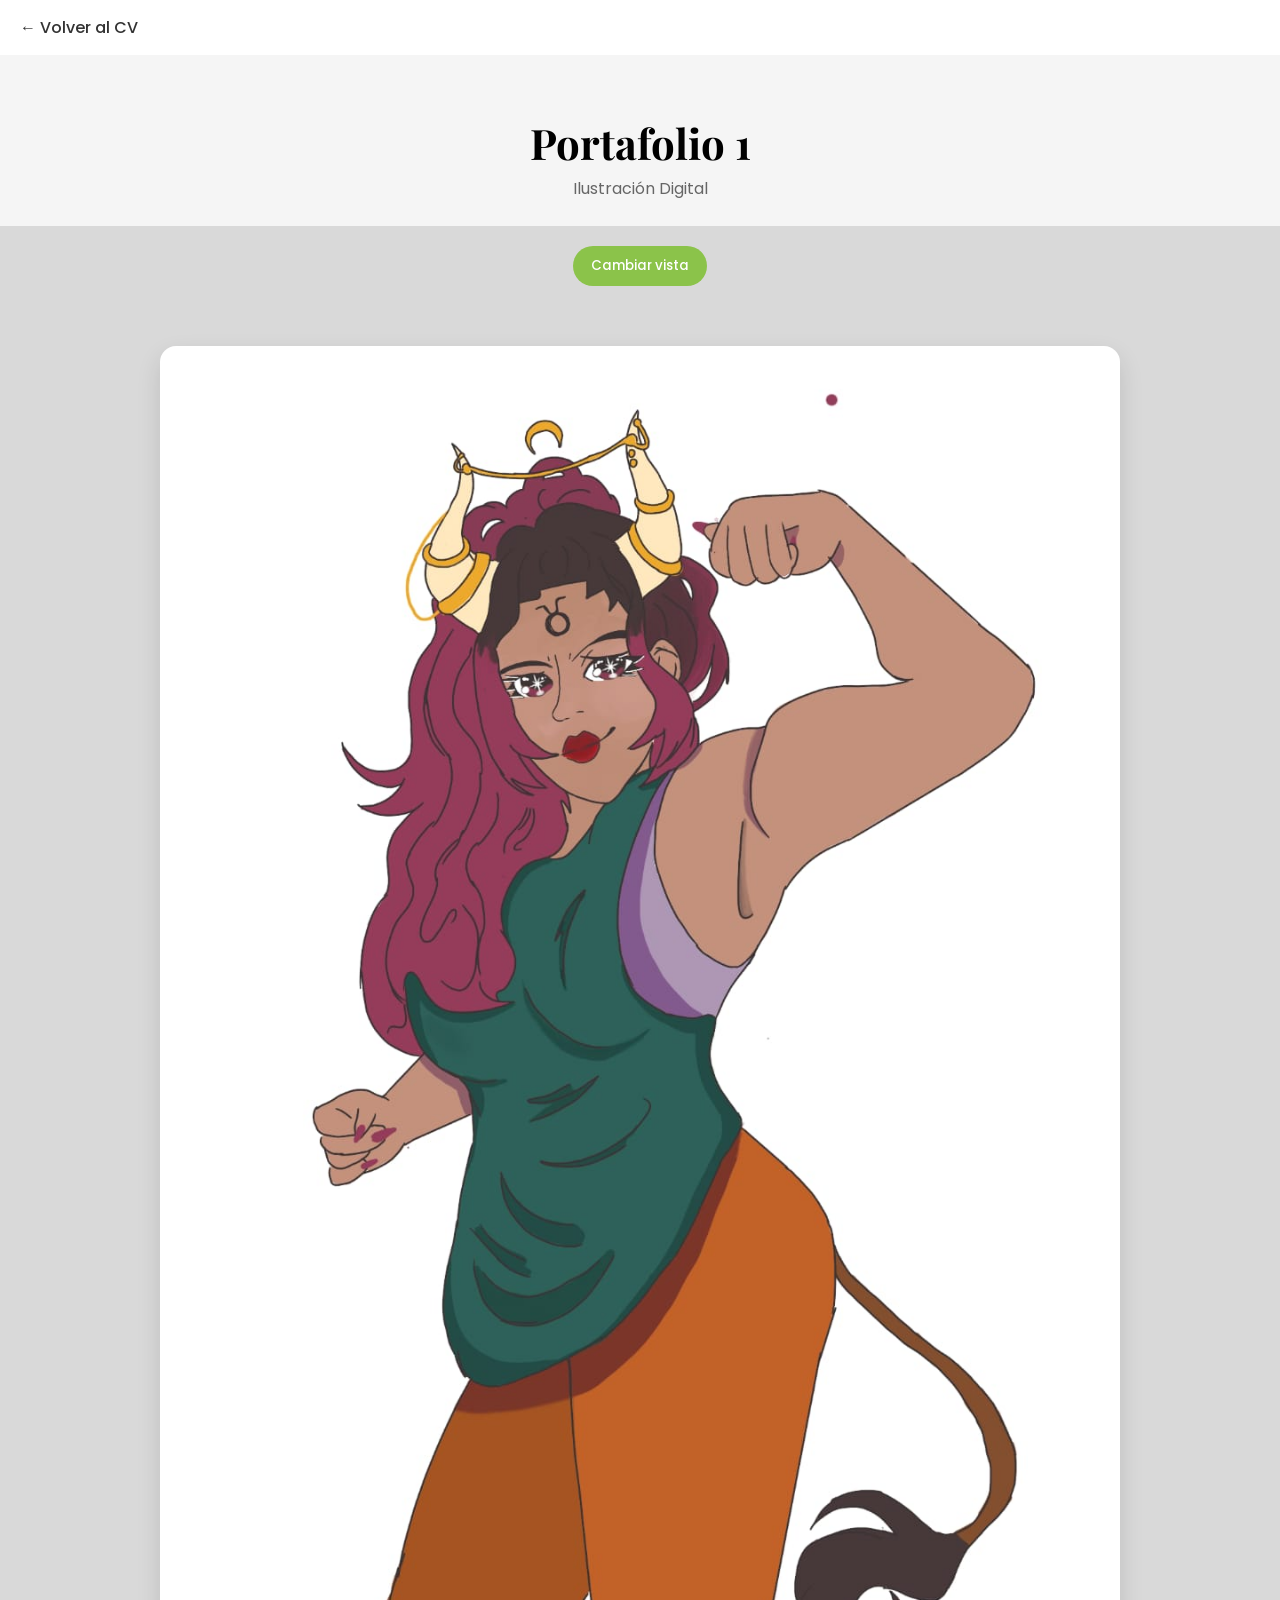
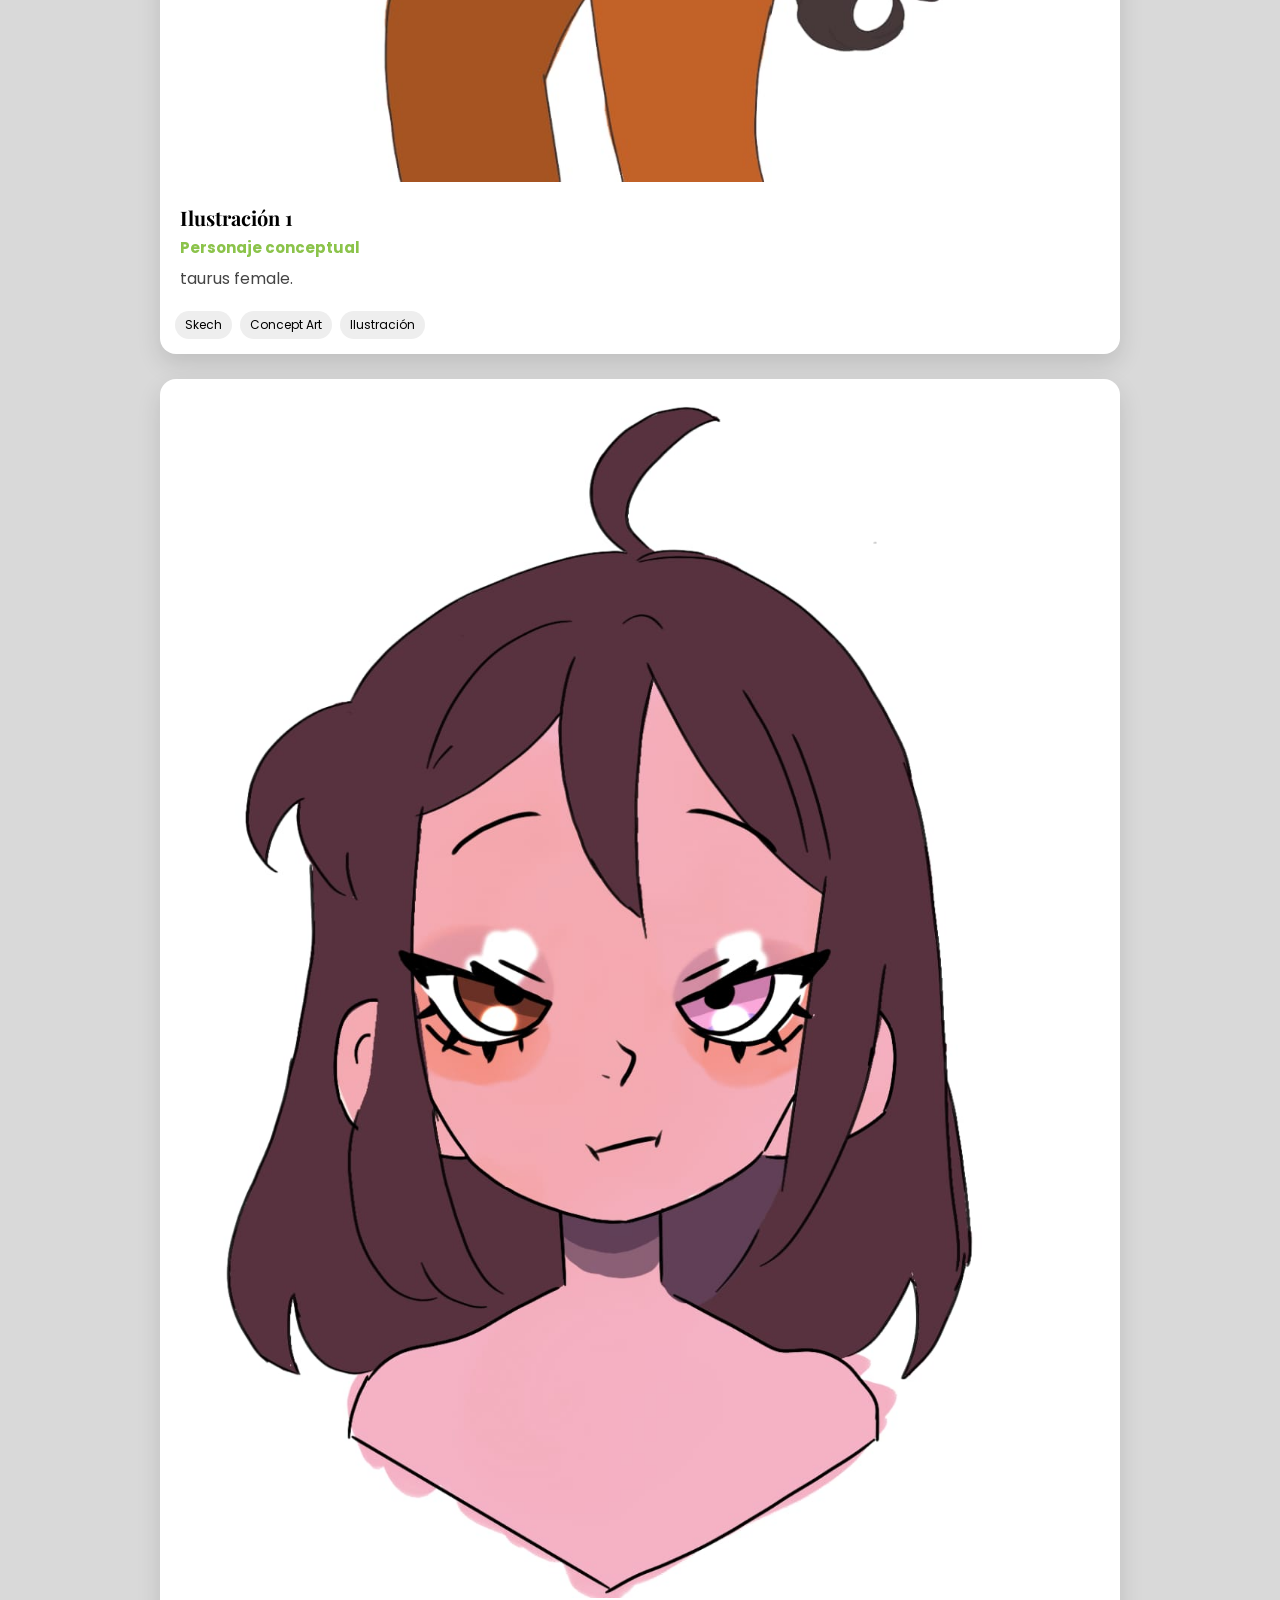
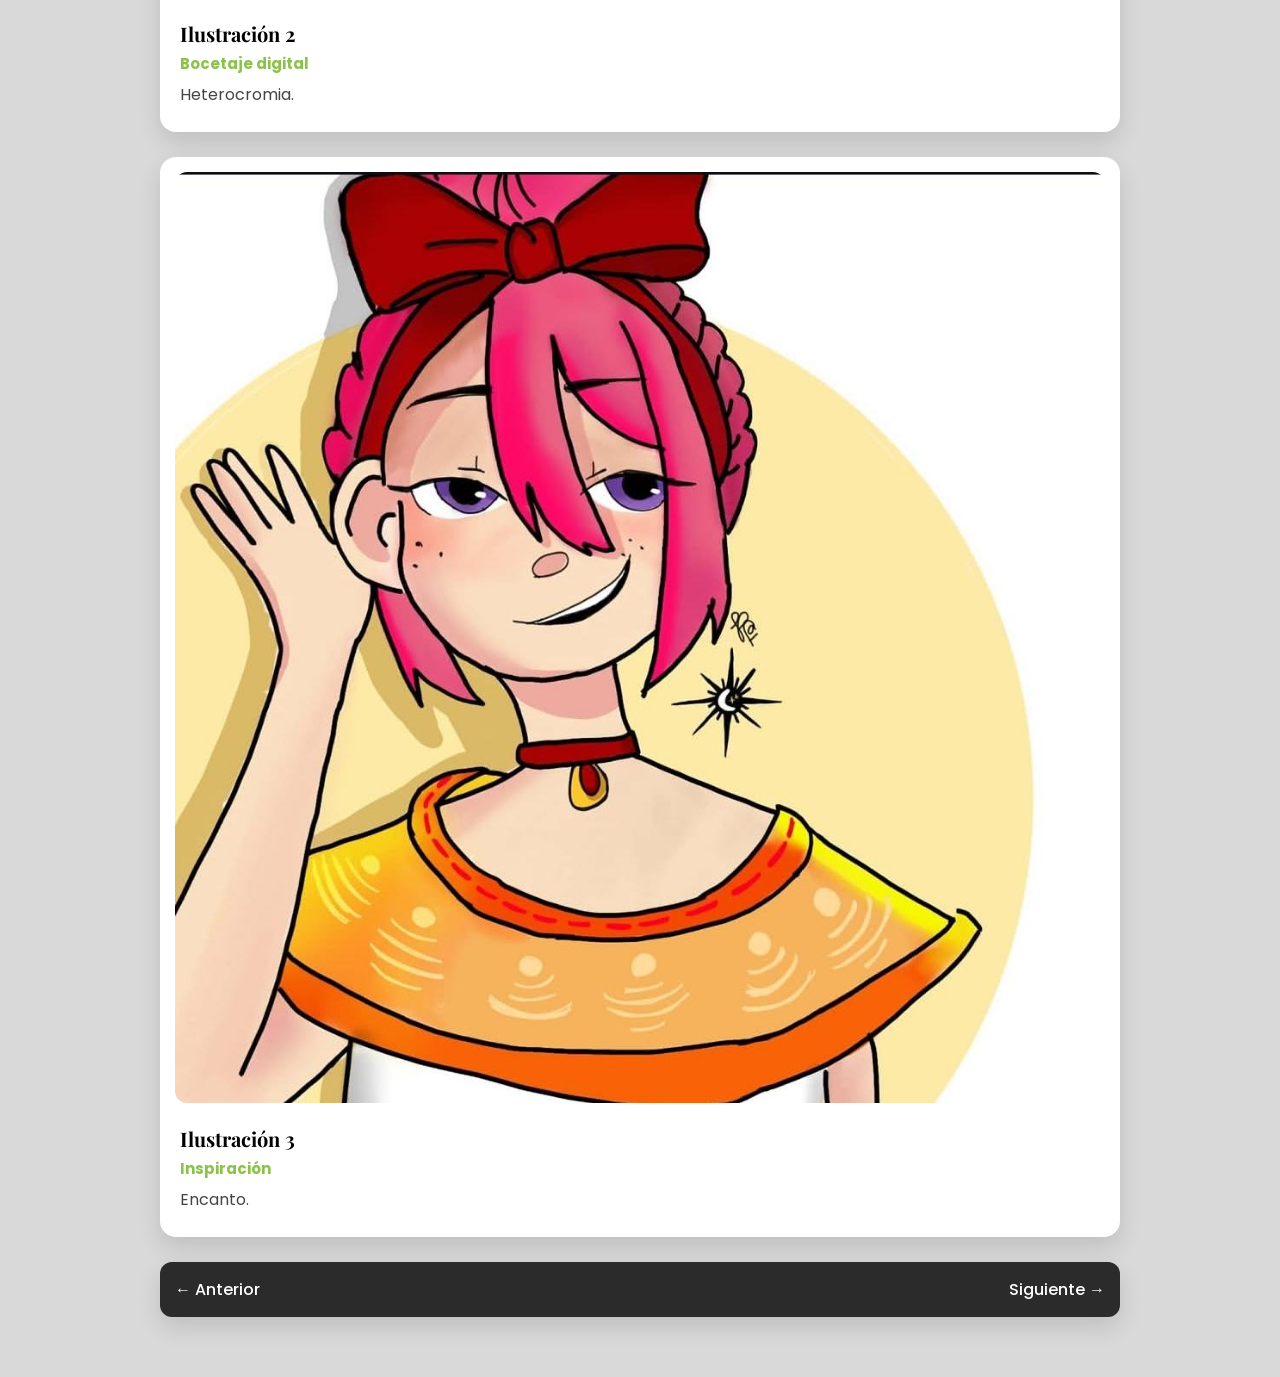
==== 02-maquetacion-cv/portafolios/Portafolio1.html @ 9292f70f "Eliminando archivos innecesarios del video" ====
<!DOCTYPE html>
<html lang="es">
<head>
<meta charset="UTF-8">
<meta name="viewport" content="width=device-width, initial-scale=1.0">

<title>Portafolio 1</title>

<link href="https://fonts.googleapis.com/css2?family=Poppins:wght@300;400;500;600;700&family=Playfair+Display:wght@500;700&display=swap" rel="stylesheet">

<link rel="stylesheet" href="../styles.css">
</head>

<body>

<!-- NAVBAR -->
<div class="navbar">
<a href="../index.html">← Volver al CV</a>
</div>

<!-- TÍTULO -->
<header class="project-hero">
<h1>Portafolio 1</h1>
<p>Ilustración Digital</p>
</header>

<!-- BOTÓN CAMBIO DE VISTA -->
<div class="view-toggle">
    <button onclick="toggleView()">Cambiar vista</button>
</div>

<!-- CONTENIDO -->
<section class="project-container">

<!-- EVIDENCIA 1 -->
<div class="project-card">
<img src="../Img/preview1.jpg" class="project-image">
<div class="project-info">
<h2>Ilustración 1</h2>
<h3>Personaje conceptual</h3>
<p>taurus female.</p>
</div>

<div class="tags">
<span>Skech</span>
<span>Concept Art</span>
<span>Ilustración</span>
</div>
</div>

<!-- EVIDENCIA 2 -->
<div class="project-card">
<img src="../Img/proyecto1b.jpg" class="project-image">
<div class="project-info">
<h2>Ilustración 2</h2>
<h3>Bocetaje digital</h3>
<p>Heterocromia.</p>
</div>
</div>

<!-- EVIDENCIA 3 -->
<div class="project-card">
<img src="../Img/proyecto1c.jpg" class="project-image">
<div class="project-info">
<h2>Ilustración 3</h2>
<h3>Inspiración</h3>
<p>Encanto.</p>
</div>
</div>

<!-- NAVEGACIÓN -->
<div class="project-card nav-box">
<a href="portafolio5.html">← Anterior</a>
<a href="portafolio2.html">Siguiente →</a>
</div>

</section>

<!-- SCRIPT CAMBIO DE VISTA -->
<script>
function toggleView(){
    document.querySelector('.project-container')
    .classList.toggle('horizontal');
}
</script>

</body>
</html>
---- 02-maquetacion-cv/styles.css ----
/* RESET */
*{
margin:0;
padding:0;
box-sizing:border-box;
font-family:'Poppins', sans-serif;
}

body{
background:#d9d9d9;
}

/* ===================== */
/* TOP */
/* ===================== */
.top{
background:url("img/paper.jpg") center/cover;
text-align:center;
padding:90px 20px;
border-bottom:2px solid rgba(0,0,0,0.1);
}

.top h1{
font-family:'Playfair Display', serif;
font-size:62px;
letter-spacing:6px;
font-weight:700;
}

.top p{
margin-top:10px;
color:#555;
font-weight:400;
}

/* ===================== */
/* HERO (FRANJA NEGRA GRANDE) */
/* ===================== */
.hero{
background:#2b2b2b;
color:white;
padding:140px 20px;
display:flex;
justify-content:center;
}

.hero-container{
display:flex;
gap:70px;
align-items:center;
flex-wrap:wrap;
justify-content:center;
}

/* ===================== */
/* STACK DE FOTOS (RESTORED) */
/* ===================== */
.photo-stack{
position:relative;
width:260px;
height:340px;
}

/* FOTO BASE */
.photo{
background:white;
padding:15px 15px 45px;
width:260px;
box-shadow:0 15px 35px rgba(0,0,0,0.5);
position:absolute;
top:0;
left:0;
transition:0.6s ease;
}

.photo img{
width:100%;
display:block;
}

/* PRINCIPAL */
.main{
transform:rotate(-6deg);
z-index:10;
}

/* CINTA */
.main .tape{
width:90px;
height:28px;
background:rgba(216,195,165,0.9);
position:absolute;
top:-15px;
left:50%;
transform:translateX(-50%) rotate(-8deg);
border-radius:3px;
}

/* EXTRAS OCULTAS */
.extra{
opacity:0;
pointer-events:none;
}

/* ===================== */
/* HOVER ANIMATION */
/* ===================== */

.photo-stack:hover .extra1{
transform:translateX(-220px) translateY(-180px) scale(0.72);
opacity:1;
z-index:3;
}

.photo-stack:hover .extra2{
transform:translateX(-380px) translateY(0px) scale(0.72);
opacity:1;
z-index:2;
}

.photo-stack:hover .extra3{
transform:translateX(-220px) translateY(180px) scale(0.72);
opacity:1;
z-index:1;
}

.photo-stack:hover .main{
transform:rotate(0deg) scale(1.03);
}

/* ===================== */
/* INFO */
/* ===================== */
.info{
max-width:420px;
}

.info h2{
font-family:'Playfair Display', serif;
font-size:54px;
font-weight:700;
}

.info h3{
color:#8bc34a;
margin-bottom:15px;
font-weight:600;
}

.info p{
line-height:1.6;
margin-bottom:10px;
font-weight:300;
}

.contact{
margin-top:15px;
opacity:0.9;
font-weight:400;
}

/* ===================== */
/* BOTÓN PORTAFOLIO */
/* ===================== */
.btn-portafolio{
margin-top:25px;
}

.btn-portafolio a{
display:inline-block;
padding:12px 28px;
background:#8bc34a;
color:white;
text-decoration:none;
border-radius:25px;
font-weight:500;
transition:0.3s ease;
box-shadow:0 5px 15px rgba(0,0,0,0.2);
}

.btn-portafolio a:hover{
transform:scale(1.05);
background:#7cb342;
}

/* ===================== */
/* ABOUT */
/* ===================== */
.about{
background:url("img/paper.jpg") center/cover;
padding:70px 20px;
display:flex;
justify-content:center;
}

.cards{
display:flex;
gap:25px;
flex-wrap:wrap;
justify-content:center;
}

.card{
background:white;
padding:20px;
border-radius:14px;
width:250px;
box-shadow:0 8px 20px rgba(0,0,0,0.15);
transition:.3s;
}

.card h3{
font-family:'Playfair Display', serif;
font-weight:700;
}

.card:hover{
transform:translateY(-5px);
}

/* ===================== */
/* PORTAFOLIO LIST */
/* ===================== */
.portfolio-list{
max-width:900px;
margin:40px auto;
padding:20px;
display:flex;
flex-direction:column;
gap:20px;
}

.portfolio-item{
display:flex;
gap:20px;
background:white;
padding:15px;
border-radius:15px;
text-decoration:none;
color:#333;
box-shadow:0 8px 20px rgba(0,0,0,0.1);
transition:0.3s ease;
align-items:center;
}

.portfolio-item:hover{
transform:scale(1.02);
}

.portfolio-item img{
width:140px;
height:100px;
object-fit:cover;
border-radius:10px;
}

.portfolio-text h2{
font-size:18px;
font-family:'Playfair Display', serif;
margin-bottom:5px;
}

.portfolio-text p{
font-size:14px;
opacity:0.7;
}

/* BOTÓN VOLVER */
.back-home{
text-align:center;
margin:30px;
}

.back-home a{
text-decoration:none;
color:#fff;
background:#8bc34a;
padding:10px 20px;
border-radius:20px;
transition:0.3s;
}

.back-home a:hover{
background:#7cb342;
}

/* ===================== */
/* RESPONSIVE */
/* ===================== */
@media(max-width:768px){
.hero-container{
flex-direction:column;
text-align:center;
}
}
/* ===================== */
/* RESET FUERTE */
/* ===================== */

*{
margin:0;
padding:0;
box-sizing:border-box;
font-family:'Poppins', sans-serif;
}

body{
background:#d9d9d9;
}

/* ===================== */
/* NAVBAR */
/* ===================== */

.navbar{
padding:15px 20px;
background:#fff;
box-shadow:0 5px 15px rgba(0,0,0,0.1);
}

.navbar a{
text-decoration:none;
color:#333;
font-weight:500;
}

/* ===================== */
/* HERO PORTAFOLIO */
/* ===================== */

.project-hero{
text-align:center;
padding:60px 20px 20px;
}

.project-hero h1{
font-family:'Playfair Display', serif;
font-size:42px;
}

.project-hero p{
color:#777;
margin-top:5px;
}

/* ===================== */
/* LAYOUT PRINCIPAL */
/* ===================== */

.project-container{
max-width:1000px;
margin:50px auto;
padding:20px;
display:flex;
flex-direction:column;
gap:25px;
}

/* ===================== */
/* CARD PRINCIPAL */
/* ===================== */

.project-card{
background:#ffffff;
border-radius:18px;
overflow:hidden;
box-shadow:0 10px 30px rgba(0,0,0,0.12);
padding:15px;
transition:0.3s ease;
display:block;
}

.project-card:hover{
transform:translateY(-6px);
box-shadow:0 18px 40px rgba(0,0,0,0.18);
}

/* ===================== */
/* IMAGENES (MUY IMPORTANTE) */
/* ===================== */

.project-image{
width:100%;
display:block;
border-radius:12px;
object-fit:cover;
}

/* ===================== */
/* TEXTO */
/* ===================== */

.project-info{
padding:15px 5px;
}

.project-info h2{
font-family:'Playfair Display', serif;
font-size:22px;
margin-bottom:5px;
}

.project-info h3{
color:#8bc34a;
font-size:16px;
margin-bottom:10px;
}

.project-info p{
color:#444;
line-height:1.5;
}

/* ===================== */
/* TAGS */
/* ===================== */

.tags{
display:flex;
gap:10px;
flex-wrap:wrap;
margin-top:10px;
}

.tags span{
background:#eee;
padding:6px 12px;
border-radius:20px;
font-size:12px;
}

/* ===================== */
/* NAVEGACIÓN ENTRE PORTAFOLIOS */
/* ===================== */

.nav-box{
display:flex;
justify-content:space-between;
align-items:center;
background:#2b2b2b;
padding:15px 20px;
border-radius:12px;
}

.nav-box a{
color:white;
text-decoration:none;
font-weight:500;
}

/* ===================== */
/* SEGURIDAD EXTRA (ANTI-ROTURA) */
/* ===================== */

img{
max-width:100%;
height:auto;
}

section{
width:100%;
}
/* ===================== */
/* PORTAFOLIOS - LAYOUT UNIFORME */
/* ===================== */

.project-hero{
text-align:center;
padding:60px 20px 25px;
background:#f5f5f5;
}

.project-hero h1{
font-family:'Playfair Display', serif;
font-size:42px;
margin-bottom:5px;
}

.project-hero p{
color:#666;
font-size:16px;
}

/* CONTENEDOR GENERAL */
.project-container{
max-width:1000px;
margin:40px auto;
padding:20px;
display:flex;
flex-direction:column;
gap:25px;
}

/* TARJETAS */
.project-card{
background:#fff;
border-radius:16px;
overflow:hidden;
box-shadow:0 10px 25px rgba(0,0,0,0.12);
transition:0.3s ease;
padding:15px;
}

.project-card:hover{
transform:translateY(-6px);
box-shadow:0 18px 40px rgba(0,0,0,0.18);
}

/* IMAGEN */
.project-image{
width:100%;
display:block;
border-radius:12px;
margin-bottom:12px;
}

/* TEXTO */
.project-info{
padding:10px 5px;
}

.project-info h2{
font-family:'Playfair Display', serif;
font-size:20px;
margin-bottom:5px;
}

.project-info h3{
color:#8bc34a;
font-size:15px;
margin-bottom:8px;
}

.project-info p{
color:#444;
line-height:1.5;
}

/* TAGS */
.tags{
display:flex;
gap:8px;
flex-wrap:wrap;
margin-top:10px;
}

.tags span{
background:#eee;
padding:5px 10px;
border-radius:20px;
font-size:12px;
}

/* NAVEGACIÓN */
.nav-box{
display:flex;
justify-content:space-between;
align-items:center;
background:#2b2b2b;
padding:15px;
border-radius:12px;
}

.nav-box a{
color:white;
text-decoration:none;
font-weight:500;
}

/* RESPONSIVE */
@media(max-width:768px){
.project-container{
padding:10px;
}

.nav-box{
flex-direction:column;
gap:10px;
}
}
.titulo-animado span{
display:inline-block;
opacity:0;
animation: cinematicIn 1.2s cubic-bezier(0.16, 1, 0.3, 1) forwards;
}

.titulo-animado span:nth-child(1){ animation-delay:0.05s; }
.titulo-animado span:nth-child(2){ animation-delay:0.1s; }
.titulo-animado span:nth-child(3){ animation-delay:0.15s; }
.titulo-animado span:nth-child(4){ animation-delay:0.2s; }
.titulo-animado span:nth-child(5){ animation-delay:0.25s; }
.titulo-animado span:nth-child(6){ animation-delay:0.3s; }
.titulo-animado span:nth-child(7){ animation-delay:0.35s; }
.titulo-animado span:nth-child(8){ animation-delay:0.4s; }
.titulo-animado span:nth-child(9){ animation-delay:0.45s; }
.titulo-animado span:nth-child(10){ animation-delay:0.5s; }
.titulo-animado span:nth-child(11){ animation-delay:0.55s; }
.titulo-animado span:nth-child(12){ animation-delay:0.6s; }
.titulo-animado span:nth-child(13){ animation-delay:0.65s; }
.titulo-animado span:nth-child(14){ animation-delay:0.7s; }
.titulo-animado span:nth-child(15){ animation-delay:0.75s; }

@keyframes cinematicIn{
0%{
opacity:0;
transform:translate3d(0, -60px, 0) scale(0.8) rotateX(90deg);
filter:blur(10px);
}
60%{
opacity:1;
transform:translate3d(0, 10px, 0) scale(1.05) rotateX(-10deg);
filter:blur(0);
}
100%{
opacity:1;
transform:translate3d(0, 0, 0) scale(1) rotateX(0deg);
}
}
/* ===================== */
/* BOTÓN VISTA */
/* ===================== */

.view-toggle{
    text-align:center;
    margin: 20px 0;
}

.view-toggle button{
    background:#8bc34a;
    border:none;
    padding:10px 18px;
    border-radius:25px;
    color:white;
    font-weight:500;
    cursor:pointer;
    transition:0.3s;
}

.view-toggle button:hover{
    background:#7cb342;
    transform:scale(1.05);
}

/* ===================== */
/* LAYOUT HORIZONTAL (ACTIVABLE) */
/* ===================== */

.project-container.horizontal{
    flex-direction: row;
    flex-wrap: wrap;
    justify-content: center;
}

.project-container.horizontal .project-card{
    width: 300px;
}
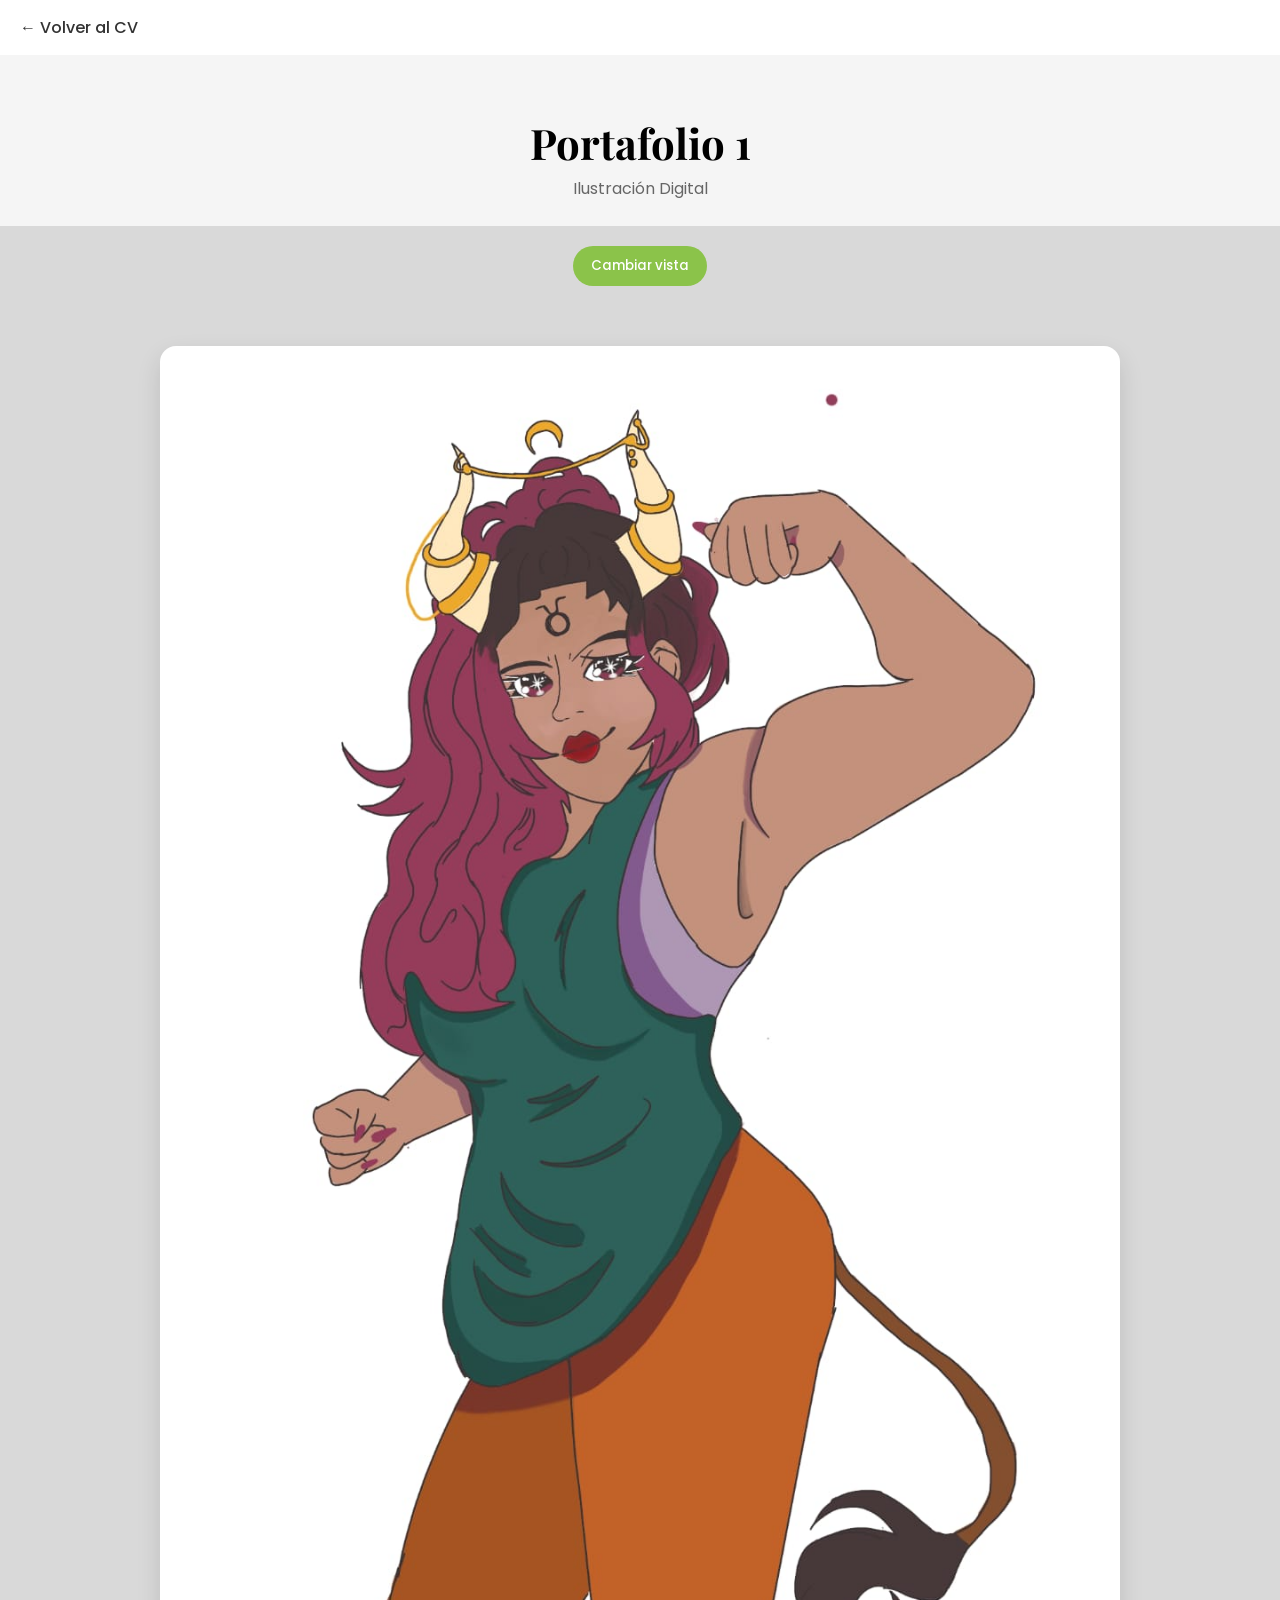
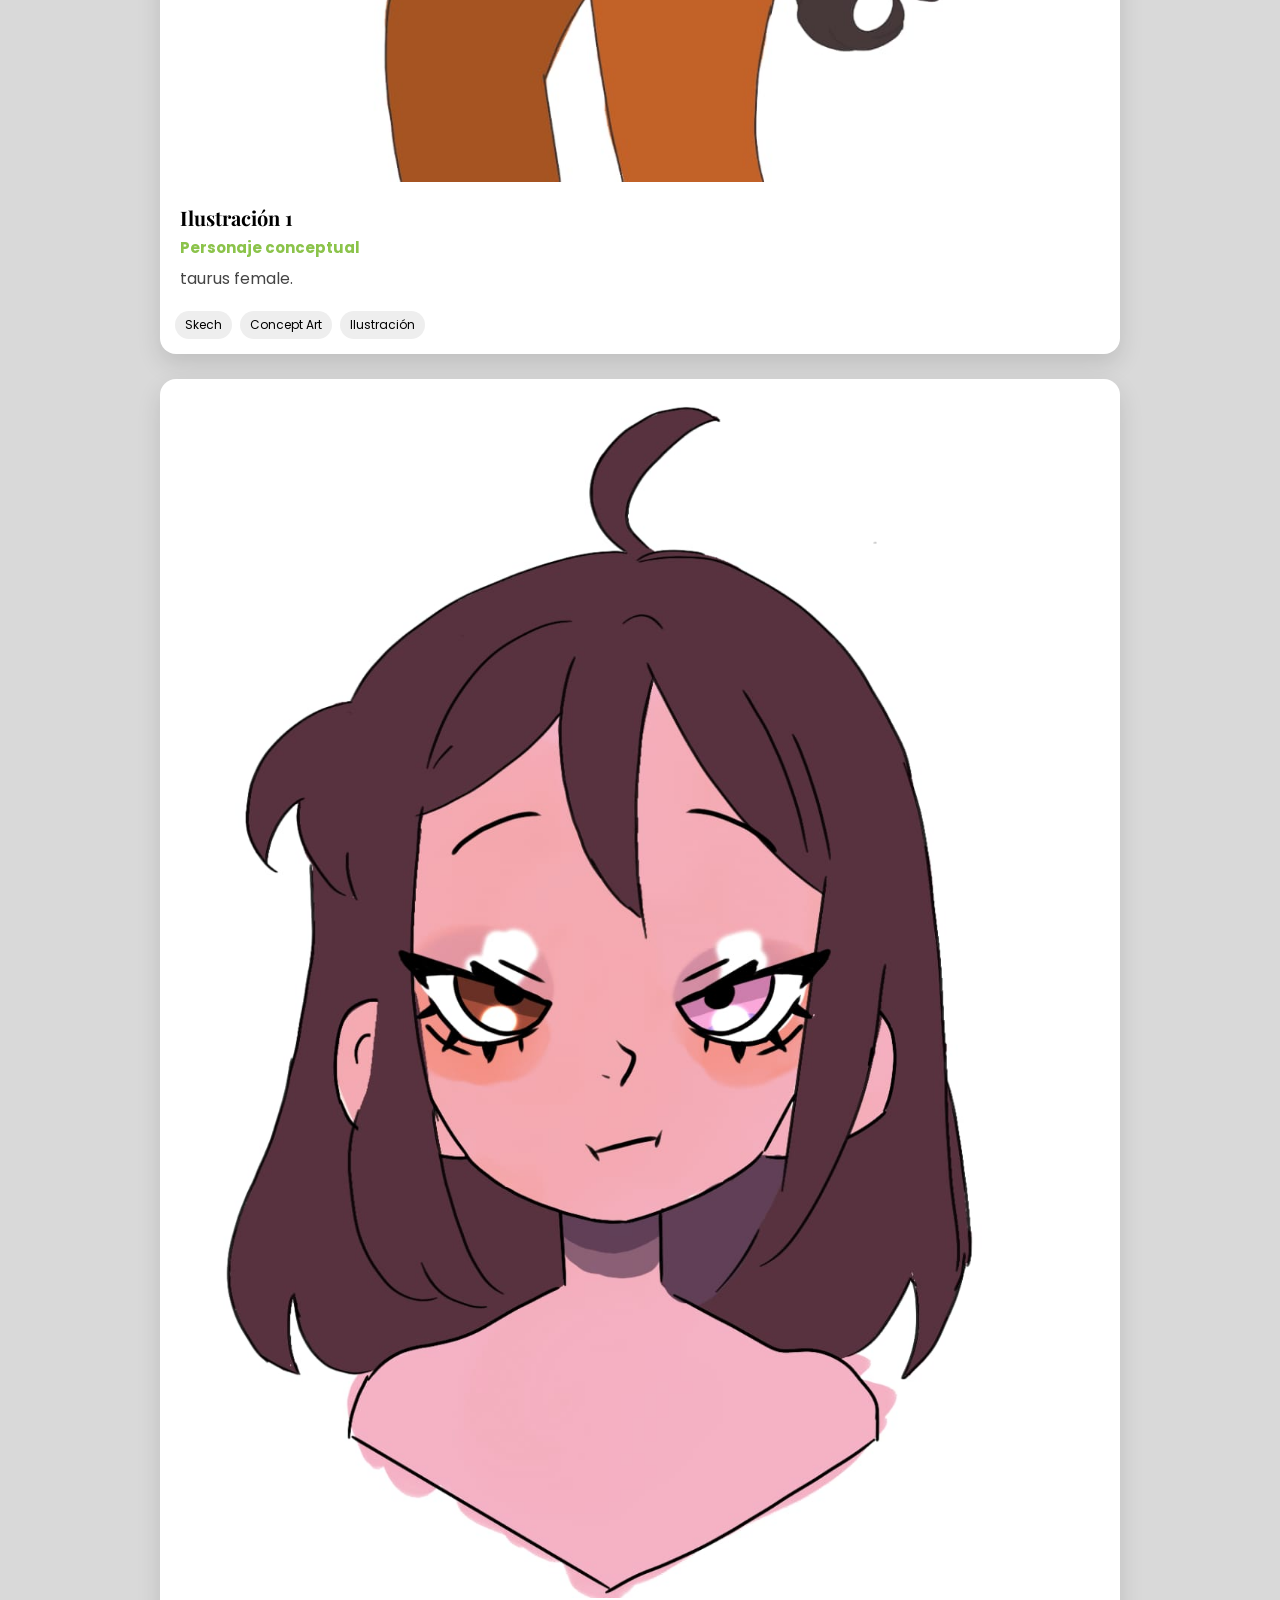
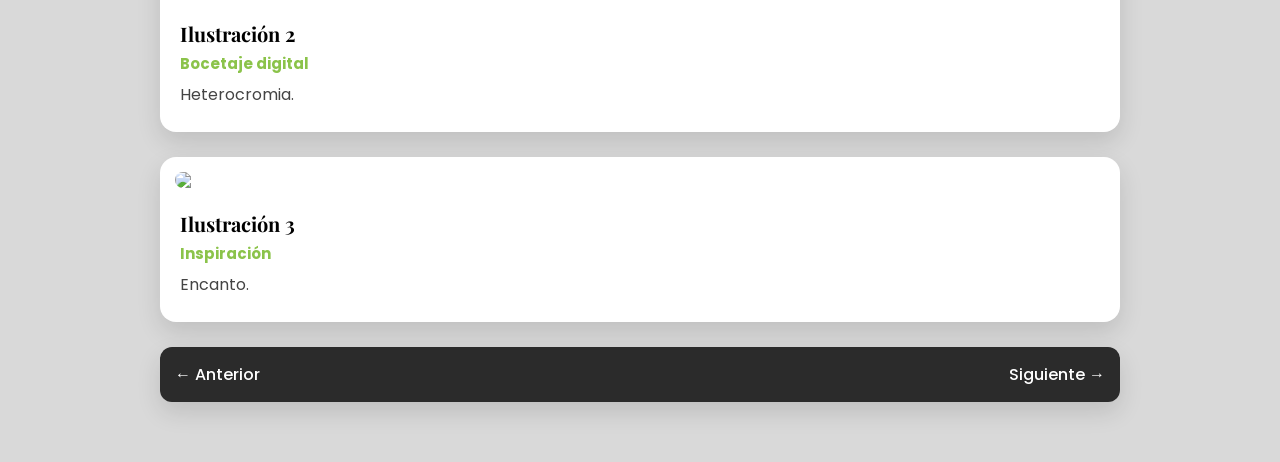
==== commit 4672303c: "corrección de portafolio" ====
--- a/02-maquetacion-cv/portafolios/Portafolio1.html
+++ b/02-maquetacion-cv/portafolios/Portafolio1.html
@@ -34,7 +34,7 @@
 
 <!-- EVIDENCIA 1 -->
 <div class="project-card">
-<img src="../Img/preview1.jpg" class="project-image">
+<img src="../img/preview1.jpg" class="project-image">
 <div class="project-info">
 <h2>Ilustración 1</h2>
 <h3>Personaje conceptual</h3>
@@ -50,7 +50,7 @@
 
 <!-- EVIDENCIA 2 -->
 <div class="project-card">
-<img src="../Img/proyecto1b.jpg" class="project-image">
+<img src="../img/proyecto1b.jpg" class="project-image">
 <div class="project-info">
 <h2>Ilustración 2</h2>
 <h3>Bocetaje digital</h3>
@@ -60,7 +60,7 @@
 
 <!-- EVIDENCIA 3 -->
 <div class="project-card">
-<img src="../Img/proyecto1c.jpg" class="project-image">
+<img src="../mg/proyecto1c.jpg" class="project-image">
 <div class="project-info">
 <h2>Ilustración 3</h2>
 <h3>Inspiración</h3>
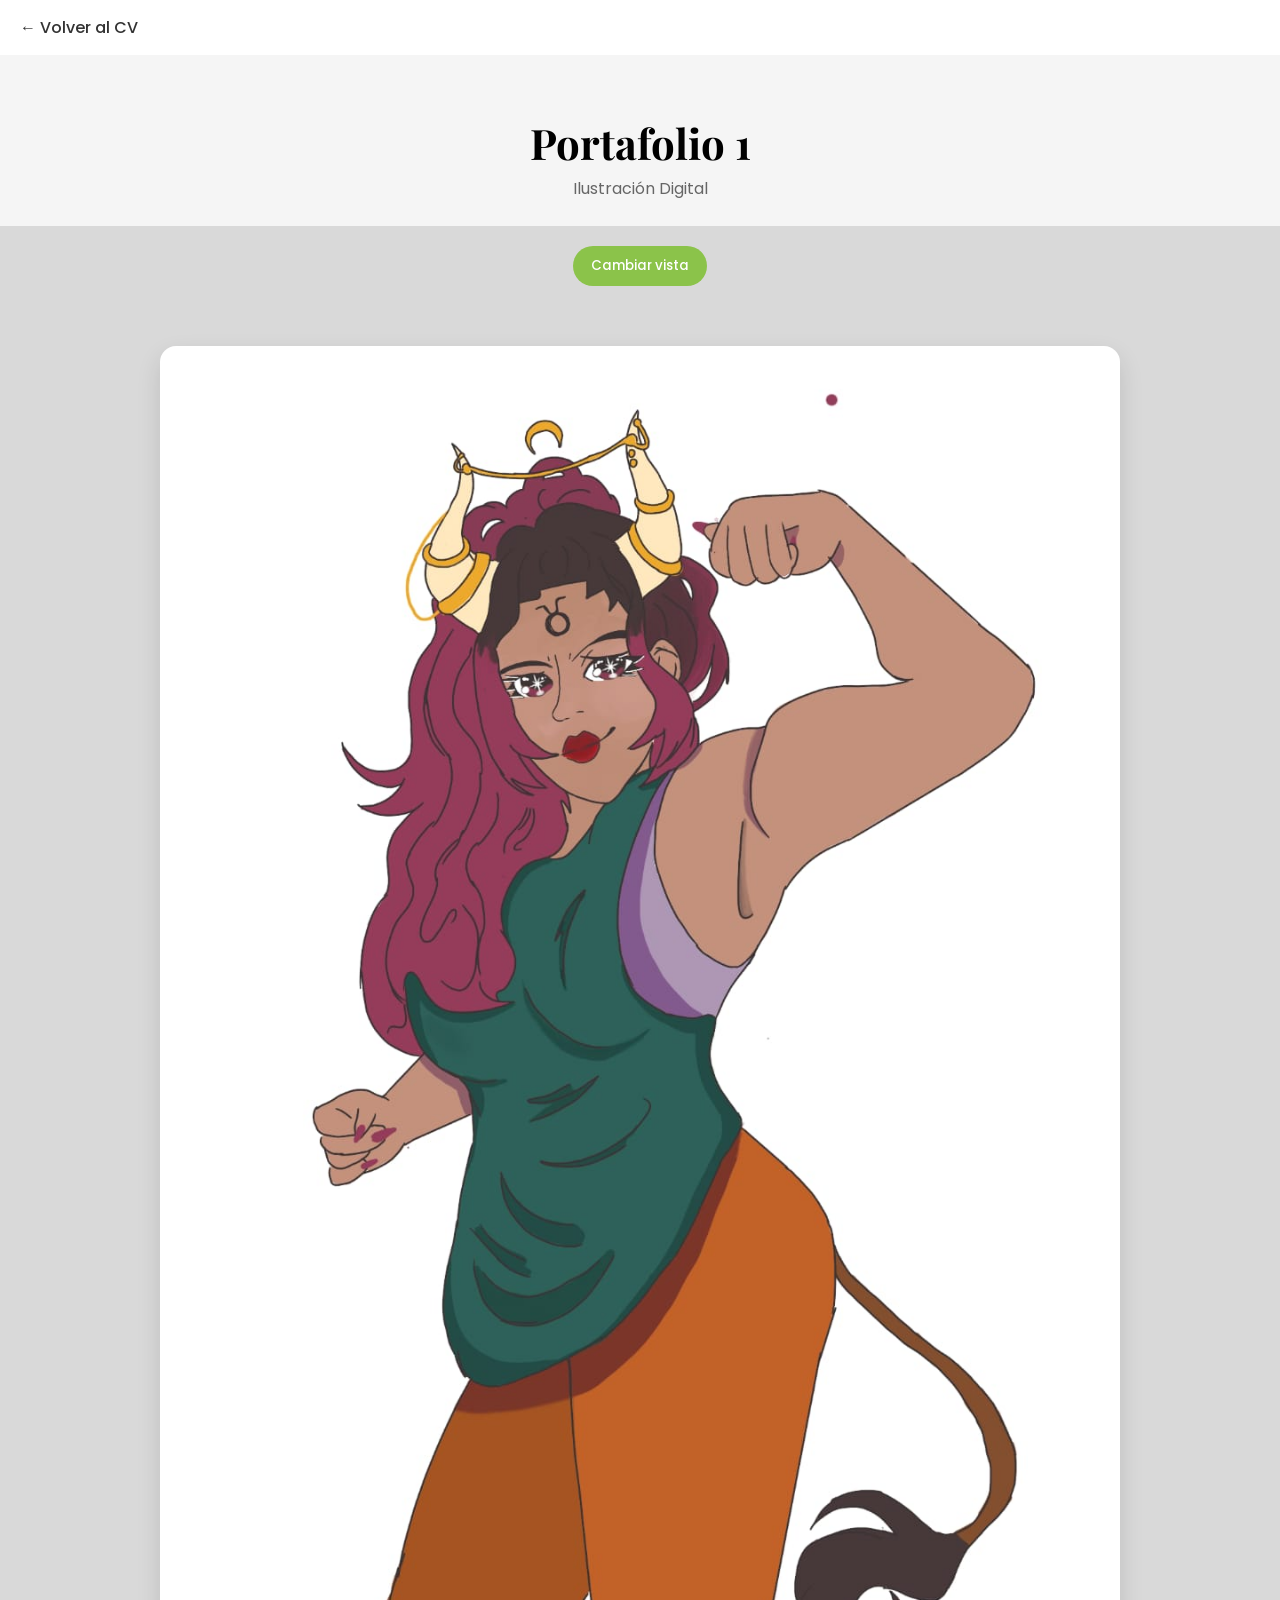
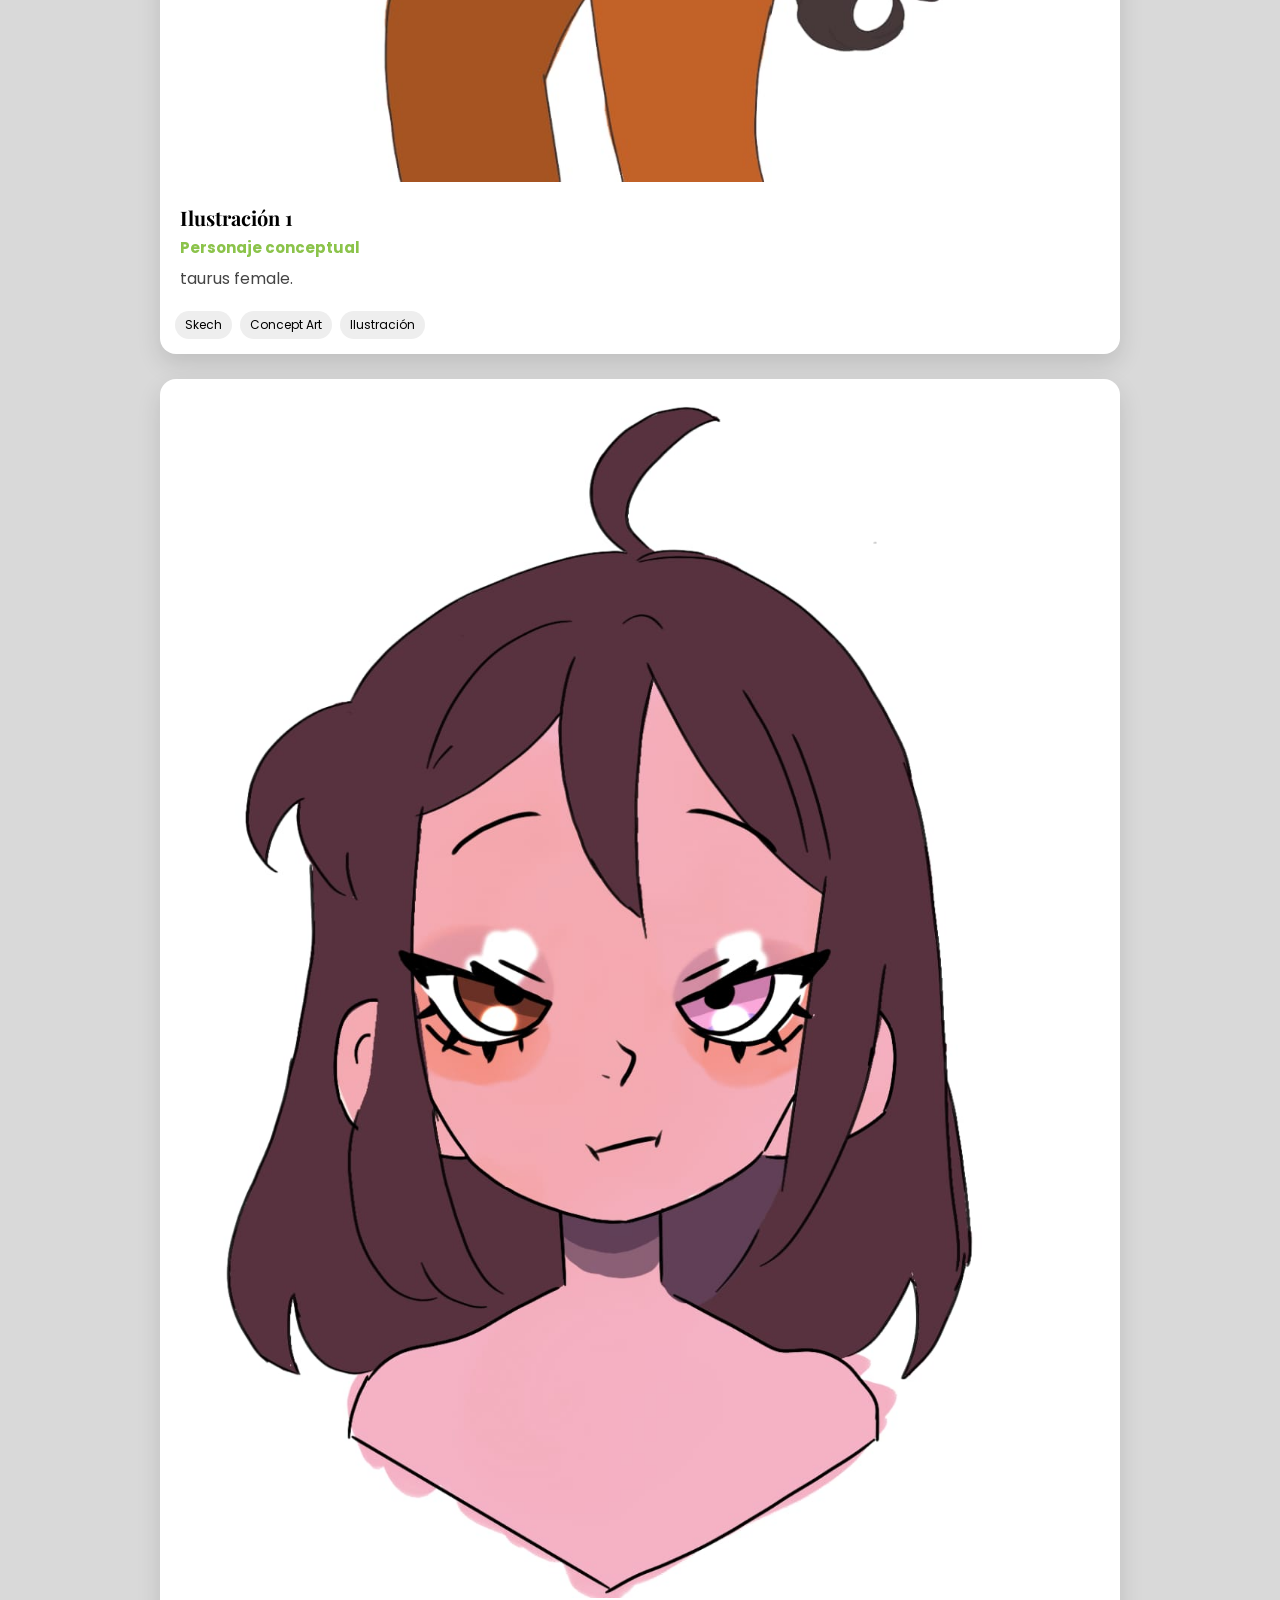
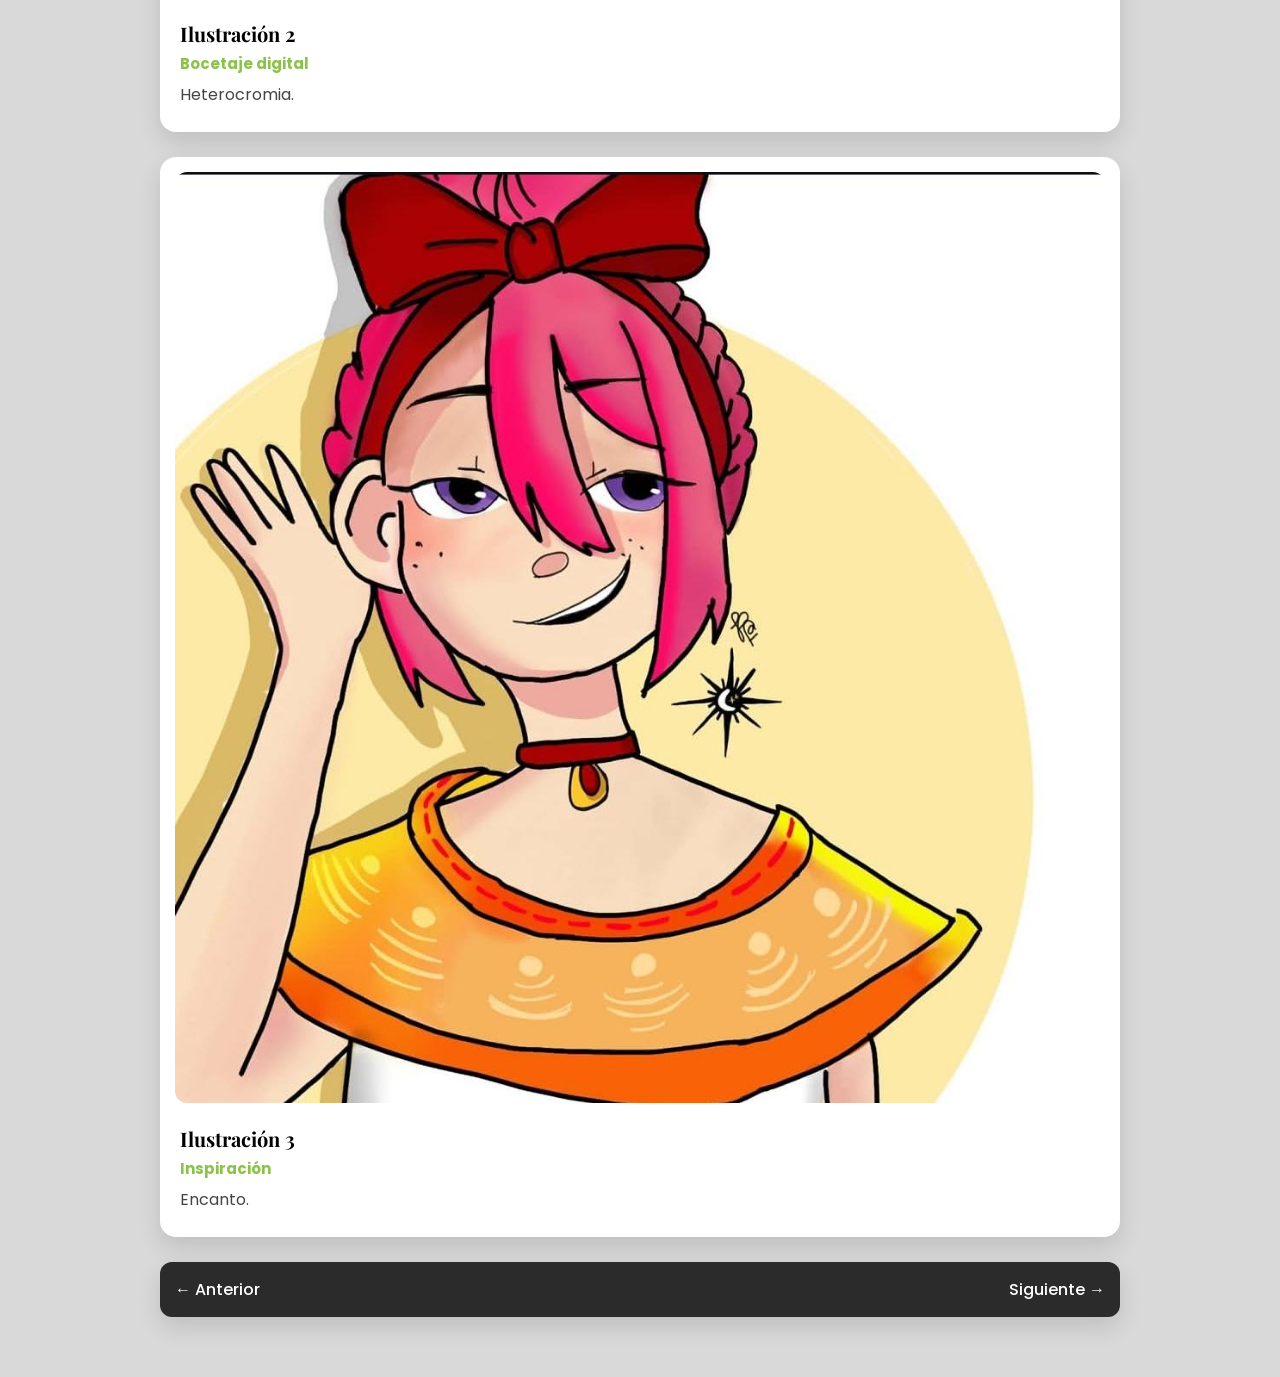
==== commit 26a8caf2: "agregando imagen al portafolio1" ====
--- a/02-maquetacion-cv/portafolios/Portafolio1.html
+++ b/02-maquetacion-cv/portafolios/Portafolio1.html
@@ -60,7 +60,7 @@
 
 <!-- EVIDENCIA 3 -->
 <div class="project-card">
-<img src="../mg/proyecto1c.jpg" class="project-image">
+<img src="../img/proyecto1c.jpg" class="project-image">
 <div class="project-info">
 <h2>Ilustración 3</h2>
 <h3>Inspiración</h3>
